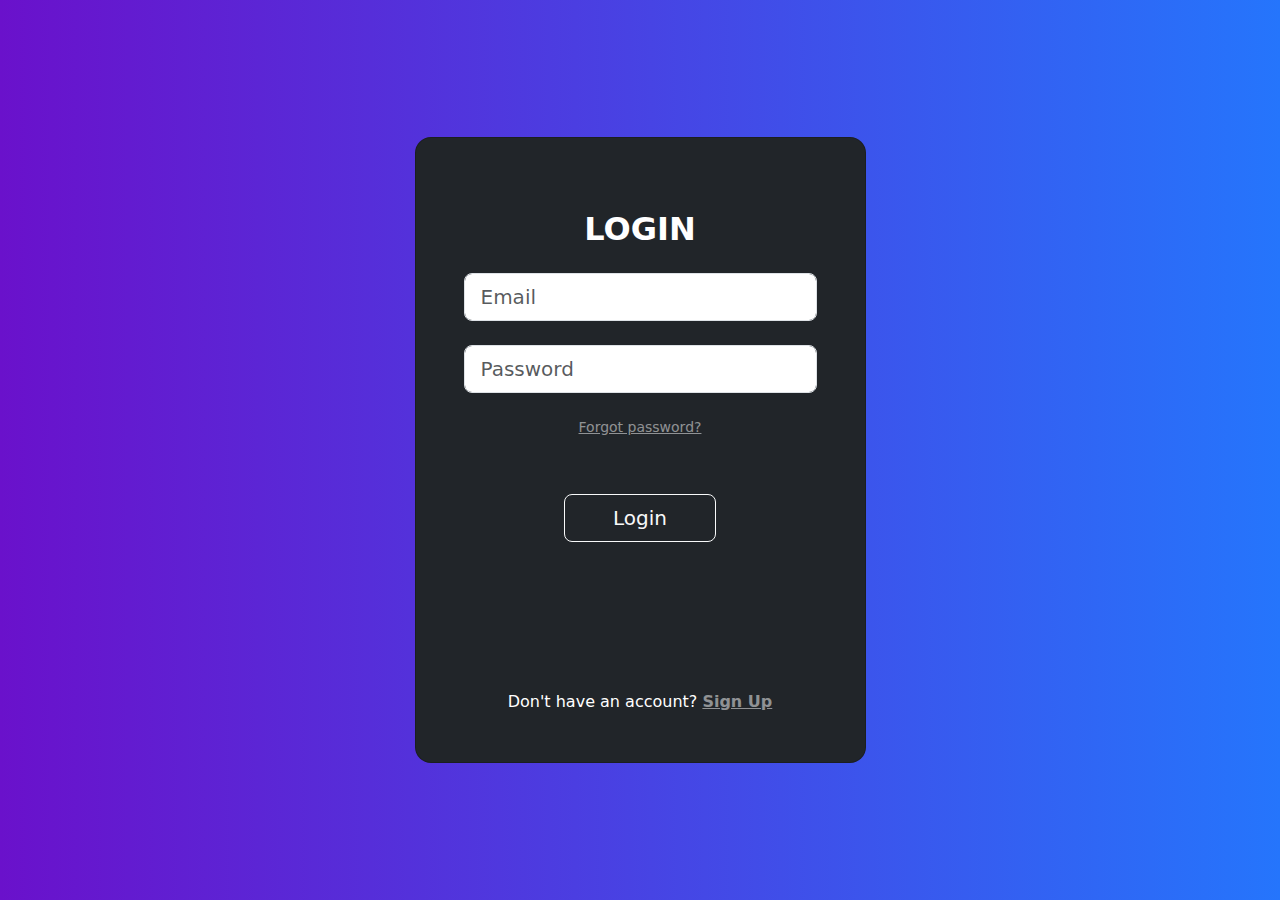
==== src/login.html @ 19991c73 "Add - Login Page" ====
<!DOCTYPE html>
<html lang="en">
  <head>
    <meta charset="UTF-8" />
    <meta name="viewport" content="width=device-width, initial-scale=1.0" />
    <title>Layar Kacang</title>

    <!-- Bootstrap -->
    <link rel="stylesheet" href="../assets/bootstrap/css/bootstrap.min.css" />
    <script src="../assets/bootstrap/js/bootstrap.js"></script>

    <link rel="stylesheet" href="../assets/style/login.css" />
  </head>
  <body>
    <section class="vh-100 gradient-custom">
      <div class="container py-1 h-100">
        <div class="row d-flex justify-content-center align-items-center h-100">
          <div class="col-12 col-md-8 col-lg-6 col-xl-5">
            <div class="card bg-dark text-white" style="border-radius: 1rem">
              <div class="card-body p-5 text-center">
                <div class="mb-md-5 mt-md-4 pb-5">
                  <h2 class="fw-bold mb-2 text-uppercase">Login</h2>
                  <!-- Text Warning -->
                  <p class="text-white-50 mb-3" hidden>
                    Please enter your login and password!
                  </p>

                  <div class="form-outline form-white mb-4 mt-4">
                    <!-- <label class="form-label" for="typeEmailX">Email</label> -->
                    <input
                      type="email"
                      id="typeEmailX"
                      class="form-control form-control-lg"
                      placeholder="Email"
                    />
                  </div>

                  <div class="form-outline form-white mb-4">
                    <!-- <label class="form-label" for="typePasswordX"
                      >Password</label
                    > -->
                    <input
                      type="password"
                      id="typePasswordX"
                      class="form-control form-control-lg"
                      placeholder="Password"
                    />
                  </div>

                  <p class="small mb-5 pb-lg-2">
                    <a class="text-white-50" href="#!">Forgot password?</a>
                  </p>

                  <button
                    class="btn btn-outline-light btn-lg px-5"
                    type="submit"
                  >
                    Login
                  </button>

                  <div
                    class="d-flex justify-content-center text-center mt-4 pt-1"
                  >
                    <a href="#!" class="text-white"
                      ><i class="fab fa-facebook-f fa-lg"></i
                    ></a>
                    <a href="#!" class="text-white"
                      ><i class="fab fa-twitter fa-lg mx-4 px-2"></i
                    ></a>
                    <a href="#!" class="text-white"
                      ><i class="fab fa-google fa-lg"></i
                    ></a>
                  </div>
                </div>

                <div>
                  <p class="mb-0">
                    Don't have an account?
                    <a href="#!" class="text-white-50 fw-bold">Sign Up</a>
                  </p>
                </div>
              </div>
            </div>
          </div>
        </div>
      </div>
    </section>
  </body>
</html>
---- assets/style/login.css ----
.gradient-custom {
  /* fallback for old browsers */
  background: #6a11cb;

  /* Chrome 10-25, Safari 5.1-6 */
  background: -webkit-linear-gradient(
    to right,
    rgba(106, 17, 203, 1),
    rgba(37, 117, 252, 1)
  );

  /* W3C, IE 10+/ Edge, Firefox 16+, Chrome 26+, Opera 12+, Safari 7+ */
  background: linear-gradient(
    to right,
    rgba(106, 17, 203, 1),
    rgba(37, 117, 252, 1)
  );
}
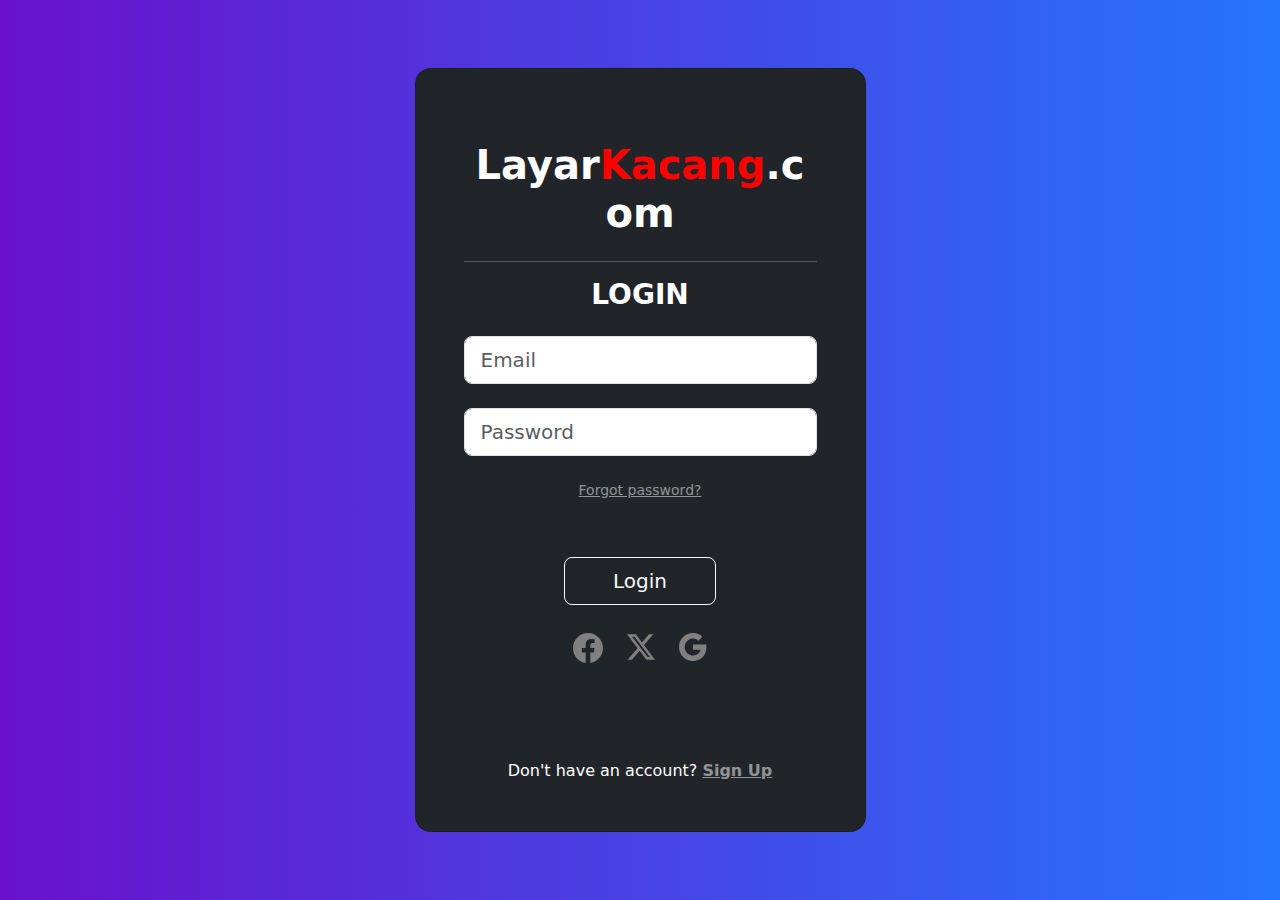
==== commit 62b85a6b: "Add - Social Media Icon" ====
--- a/src/login.html
+++ b/src/login.html
@@ -19,7 +19,16 @@
             <div class="card bg-dark text-white" style="border-radius: 1rem">
               <div class="card-body p-5 text-center">
                 <div class="mb-md-5 mt-md-4 pb-5">
-                  <h2 class="fw-bold mb-2 text-uppercase">Login</h2>
+                  <a
+                    href="../index.html"
+                    style="text-decoration: none; color: white"
+                  >
+                    <h1 class="fw-bold mb-4">
+                      Layar<span style="color: red">Kacang</span>.com
+                    </h1>
+                  </a>
+                  <hr />
+                  <h3 class="fw-semibold mb-2 text-uppercase">Login</h3>
                   <!-- Text Warning -->
                   <p class="text-white-50 mb-3" hidden>
                     Please enter your login and password!
@@ -58,19 +67,54 @@
                     Login
                   </button>
 
+                  <!-- Social Media Icons -->
                   <div
-                    class="d-flex justify-content-center text-center mt-4 pt-1"
+                    class="d-flex justify-content-center gap-4 text-center mt-4 pt-1"
                   >
-                    <a href="#!" class="text-white"
-                      ><i class="fab fa-facebook-f fa-lg"></i
-                    ></a>
-                    <a href="#!" class="text-white"
-                      ><i class="fab fa-twitter fa-lg mx-4 px-2"></i
-                    ></a>
-                    <a href="#!" class="text-white"
-                      ><i class="fab fa-google fa-lg"></i
-                    ></a>
+                    <a href="#!" class="text-white">
+                      <svg
+                        xmlns="http://www.w3.org/2000/svg"
+                        width="30"
+                        height="30"
+                        fill="gray"
+                        class="bi bi-facebook"
+                        viewBox="0 0 16 16"
+                      >
+                        <path
+                          d="M16 8.049c0-4.446-3.582-8.05-8-8.05C3.58 0-.002 3.603-.002 8.05c0 4.017 2.926 7.347 6.75 7.951v-5.625h-2.03V8.05H6.75V6.275c0-2.017 1.195-3.131 3.022-3.131.876 0 1.791.157 1.791.157v1.98h-1.009c-.993 0-1.303.621-1.303 1.258v1.51h2.218l-.354 2.326H9.25V16c3.824-.604 6.75-3.934 6.75-7.951z"
+                        />
+                      </svg>
+                    </a>
+                    <a href="#!" class="text-white">
+                      <svg
+                        xmlns="http://www.w3.org/2000/svg"
+                        width="28"
+                        height="28"
+                        fill="gray"
+                        class="bi bi-twitter-x"
+                        viewBox="0 0 16 16"
+                      >
+                        <path
+                          d="M12.6.75h2.454l-5.36 6.142L16 15.25h-4.937l-3.867-5.07-4.425 5.07H.316l5.733-6.57L0 .75h5.063l3.495 4.633L12.601.75Zm-.86 13.028h1.36L4.323 2.145H2.865l8.875 11.633Z"
+                        />
+                      </svg>
+                    </a>
+                    <a href="#!" class="text-white">
+                      <svg
+                        xmlns="http://www.w3.org/2000/svg"
+                        width="28"
+                        height="28"
+                        fill="gray"
+                        class="bi bi-google"
+                        viewBox="0 0 16 16"
+                      >
+                        <path
+                          d="M15.545 6.558a9.42 9.42 0 0 1 .139 1.626c0 2.434-.87 4.492-2.384 5.885h.002C11.978 15.292 10.158 16 8 16A8 8 0 1 1 8 0a7.689 7.689 0 0 1 5.352 2.082l-2.284 2.284A4.347 4.347 0 0 0 8 3.166c-2.087 0-3.86 1.408-4.492 3.304a4.792 4.792 0 0 0 0 3.063h.003c.635 1.893 2.405 3.301 4.492 3.301 1.078 0 2.004-.276 2.722-.764h-.003a3.702 3.702 0 0 0 1.599-2.431H8v-3.08h7.545z"
+                        />
+                      </svg>
+                    </a>
                   </div>
+                  <!-- End of Social Media Icons -->
                 </div>
 
                 <div>
--- a/assets/style/login.css
+++ b/assets/style/login.css
@@ -16,3 +16,7 @@
     rgba(37, 117, 252, 1)
   );
 }
+
+svg:hover {
+  fill: currentColor;
+}
